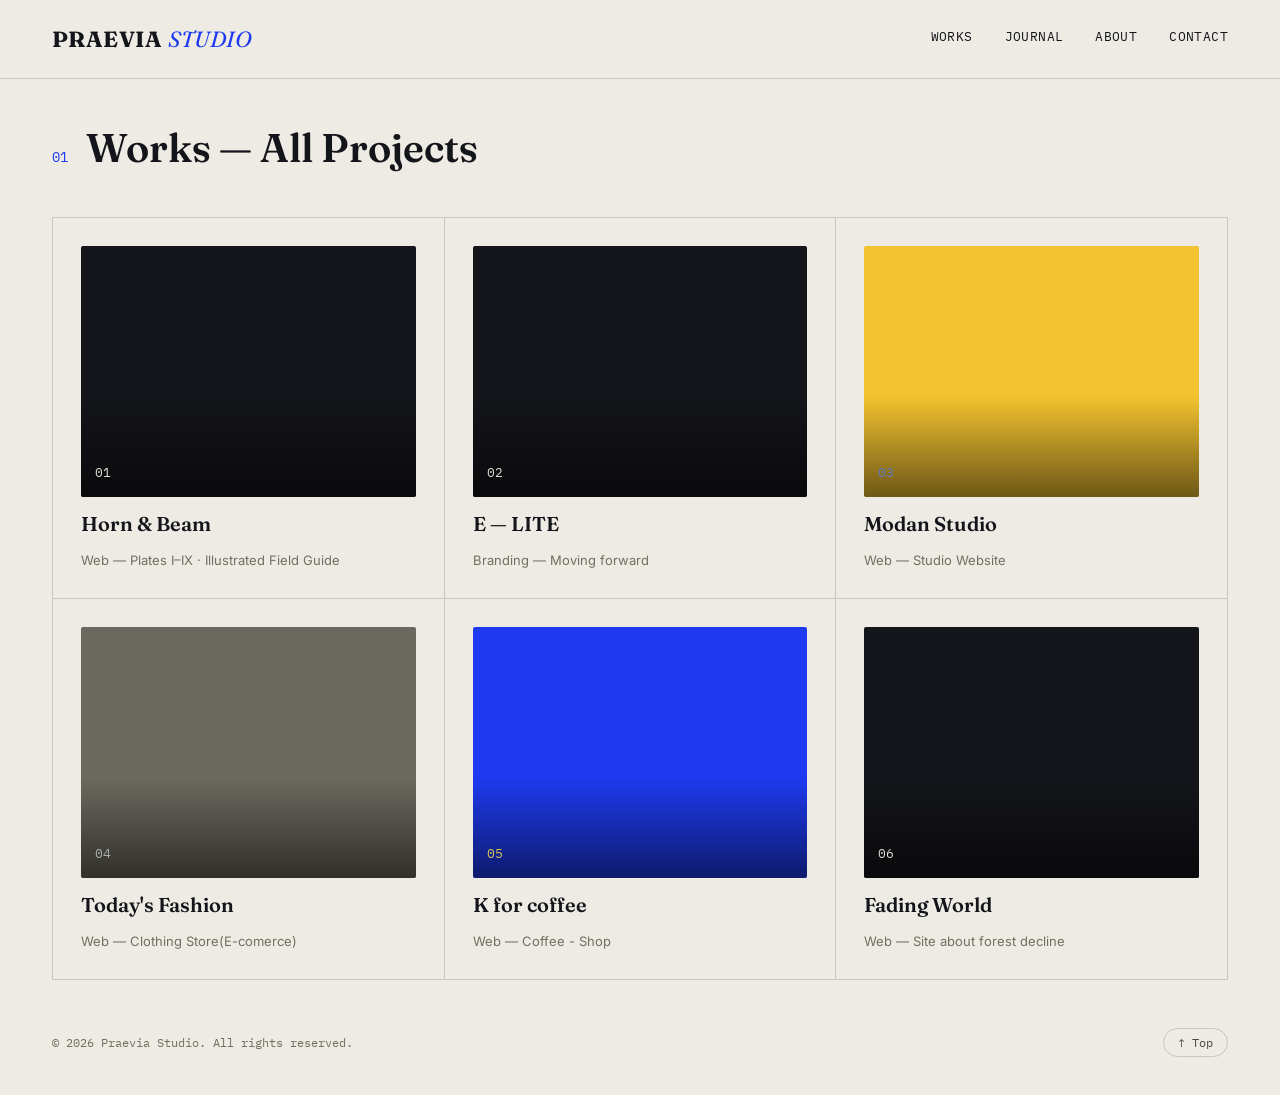
==== works/index.html @ 7b8f13a2 "works image" ====
<!doctype html>
<html lang="en">
  <head>
    <meta charset="UTF-8" />
    <meta name="viewport" content="width=device-width, initial-scale=1.0" />
    <title>Works — Praevia Studio</title>
    <meta
      name="description"
      content="Selected branding, web, film and editorial work from Praevia Studio."
    />

    <link rel="preconnect" href="https://fonts.googleapis.com" />
    <link rel="preconnect" href="https://fonts.gstatic.com" crossorigin />
    <link
      href="https://fonts.googleapis.com/css2?family=Fraunces:ital,opsz,wght@0,9..144,300..900;1,9..144,300..900&family=Inter:wght@400;500;600;700&family=IBM+Plex+Mono:wght@400;500&display=swap"
      rel="stylesheet"
    />

    <link rel="stylesheet" href="/style.css" />
  </head>
  <body>
    <a class="skip-link" href="#main">Skip to content</a>

    <header class="masthead" id="top">
      <div class="masthead__top container">
        <a href="/index.html" class="wordmark">PRAEVIA <span>STUDIO</span></a>
        <nav class="primary-nav" id="primary-nav" aria-label="Primary">
          <a href="/works/index.html">Works</a>
          <a href="/journal/index.html">Journal</a>
          <a href="/index.html#about">About</a>
          <a href="/index.html#contact">Contact</a>
        </nav>
        <button
          class="nav-toggle"
          id="navToggle"
          aria-label="Open menu"
          aria-expanded="false"
          aria-controls="primary-nav"
        >
          <span></span>
        </button>
      </div>
    </header>

    <main id="main" class="works container" style="padding-top: 3rem">
      <div class="section-head">
        <span class="section-num">01</span>
        <h2>Works — All Projects</h2>
      </div>

      <div class="works-grid" id="worksGrid">
        <!-- ADD NEW PROJECTS HERE (copy a card and update num/title/meta/href/plate color/category) -->

        <a
          class="work-card"
          data-category="branding"
          style="
            --plate: #14151a;
            --plate-image: url('works/Horn/Horn-and-Beam.jpeg');
          "
          href="Horn/index.html"
        >
          <div class="work-card__plate work-card__plate--photo">
            <span>01</span>
          </div>
          <h3>Horn &amp; Beam</h3>
          <p class="work-card__meta">
            Web — Plates I–IX · Illustrated Field Guide
          </p>
        </a>

        <a
          class="work-card"
          data-category="branding"
          style="
            --plate: #14151a;
            --plate-image: url('works/Horn/Horn-and-Beam.jpeg');
          "
          href="ELITE/index.html"
        >
          <div class="work-card__plate work-card__plate--photo">
            <span>02</span>
          </div>
          <h3>E — LITE</h3>
          <p class="work-card__meta">Branding — Moving forward</p>
        </a>

        <a
          class="work-card"
          data-category="web"
          style="
            --plate: #f2c230;
            --plate-image: url('works/Modan-studio/Modan-Studio.jpeg');
          "
          href="Modan-studio/Pixel.html"
        >
          <div class="work-card__plate work-card__plate--photo">
            <span>03</span>
          </div>
          <h3>Modan Studio</h3>
          <p class="work-card__meta">Web — Studio Website</p>
        </a>

        <a
          class="work-card"
          data-category="web"
          style="
            --plate: #6b695f;
            --plate-image: url('works/clothing-store/Selvedge.jpeg');
          "
          href="clothing-store/index.html"
        >
          <div class="work-card__plate work-card__plate--photo">
            <span>04</span>
          </div>
          <h3>Today's Fashion</h3>
          <p class="work-card__meta">Web — Clothing Store(E-comerce)</p>
        </a>

        <a
          class="work-card"
          data-category="web"
          style="
            --plate: #1e3af0;
            --plate-image: url('works/coffee-shop/Ember-Roasting.jpeg');
          "
          href="coffee-shop/index.html"
        >
          <div class="work-card__plate work-card__plate--photo">
            <span>05</span>
          </div>
          <h3>K for coffee</h3>
          <p class="work-card__meta">Web — Coffee - Shop</p>
        </a>

        <a
          class="work-card"
          data-category="web"
          style="
            --plate: #14151a;
            --plate-image: url('works/forest-decline/Canopy.jpeg');
          "
          href="forest-decline/index.html"
        >
          <div class="work-card__plate work-card__plate--photo">
            <span>06</span>
          </div>
          <h3>Fading World</h3>
          <p class="work-card__meta">Web — Site about forest decline</p>
        </a>
      </div>
    </main>

    <footer class="site-footer">
      <div class="container site-footer__row">
        <span
          >© <span id="year"></span> Praevia Studio. All rights reserved.</span
        >
        <button class="back-to-top" id="backToTop" aria-label="Back to top">
          ↑ Top
        </button>
      </div>
    </footer>

    <script src="/script.js"></script>
  </body>
</html>
---- style.css ----
/* =========================================================
   PRAEVIA STUDIO — design tokens
   ========================================================= */
:root {
  --paper: #edebe3;
  --paper-alt: #e3e0d3;
  --ink: #14151a;
  --ink-soft: #4a4940;
  --muted: #726f62;
  --cobalt: #1e3af0;
  --yellow: #f2c230;
  --line: #c9c6bb;

  --display: 'Fraunces', serif;
  --body: 'Inter', sans-serif;
  --mono: 'IBM Plex Mono', monospace;

  --container: 1240px;
  --rail-w: 132px;
  --radius: 2px;
}

*,
*::before,
*::after {
  box-sizing: border-box;
}

html {
  scroll-behavior: smooth;
}
@media (prefers-reduced-motion: reduce) {
  html {
    scroll-behavior: auto;
  }
  * {
    animation-duration: 0.001ms !important;
    animation-iteration-count: 1 !important;
    transition-duration: 0.001ms !important;
  }
}

body {
  margin: 0;
  background: var(--paper);
  color: var(--ink);
  font-family: var(--body);
  font-size: 16px;
  line-height: 1.55;
  -webkit-font-smoothing: antialiased;
}

.container {
  max-width: var(--container);
  margin: 0 auto;
  padding: 10px 32px;
}

h1,
h2,
h3 {
  font-family: var(--display);
  font-weight: 600;
  line-height: 1.05;
  margin: 0;
  color: var(--ink);
}

p {
  margin: 0 0 1em;
  color: var(--ink-soft);
}

a {
  color: inherit;
  text-decoration: none;
}

.skip-link {
  position: absolute;
  left: -999px;
  top: 0;
  background: var(--ink);
  color: var(--paper);
  padding: 10px 16px;
  z-index: 200;
  font-family: var(--mono);
  font-size: 13px;
}
.skip-link:focus {
  left: 16px;
  top: 16px;
}

:focus-visible {
  outline: 2px solid var(--cobalt);
  outline-offset: 3px;
}

/* =========================================================
   MASTHEAD
   ========================================================= */
.masthead {
  position: sticky;
  top: 0;
  z-index: 100;
  background: var(--paper);
  border-bottom: 1px solid var(--line);
}
.masthead__top {
  display: flex;
  align-items: center;
  justify-content: space-between;
  padding: 22px 32px;
}
.wordmark {
  font-family: var(--display);
  font-weight: 700;
  font-size: 22px;
  letter-spacing: 0.02em;
}
.wordmark span {
  font-style: italic;
  font-weight: 400;
  color: var(--cobalt);
}

.primary-nav {
  display: flex;
  gap: 32px;
  font-family: var(--mono);
  font-size: 13px;
  letter-spacing: 0.03em;
  text-transform: uppercase;
}
.primary-nav a {
  position: relative;
  padding-bottom: 4px;
}
.primary-nav a::after {
  content: '';
  position: absolute;
  left: 0;
  right: 0;
  bottom: 0;
  height: 1px;
  background: var(--cobalt);
  transform: scaleX(0);
  transform-origin: left;
  transition: transform 0.25s ease;
}
.primary-nav a:hover::after {
  transform: scaleX(1);
}

.nav-toggle {
  display: none;
  width: 32px;
  height: 24px;
  position: relative;
  background: none;
  border: none;
  cursor: pointer;
  padding: 0;
}
.nav-toggle span,
.nav-toggle span::before,
.nav-toggle span::after {
  content: '';
  position: absolute;
  left: 0;
  right: 0;
  height: 2px;
  background: var(--ink);
  transition:
    transform 0.2s ease,
    opacity 0.2s ease;
}
.nav-toggle span {
  top: 11px;
}
.nav-toggle span::before {
  top: -9px;
}
.nav-toggle span::after {
  top: 9px;
}
.nav-toggle[aria-expanded='true'] span {
  background: transparent;
}
.nav-toggle[aria-expanded='true'] span::before {
  transform: translateY(9px) rotate(45deg);
}
.nav-toggle[aria-expanded='true'] span::after {
  transform: translateY(-9px) rotate(-45deg);
}

/* ticker */
.ticker {
  overflow: hidden;
  border-top: 1px solid var(--line);
  background: var(--ink);
}
.ticker__track {
  display: inline-flex;
  white-space: nowrap;
  gap: 12px;
  font-family: var(--mono);
  font-size: 12px;
  letter-spacing: 0.04em;
  text-transform: uppercase;
  color: var(--paper);
  padding: 8px 0;
  animation: ticker 32s linear infinite;
}
.ticker:hover .ticker__track {
  animation-play-state: paused;
}
.ticker__track span {
  padding: 0 2px;
}
.ticker__track .dot {
  color: var(--yellow);
}
@keyframes ticker {
  from {
    transform: translateX(0);
  }
  to {
    transform: translateX(-50%);
  }
}
@media (prefers-reduced-motion: reduce) {
  .ticker__track {
    animation: none;
    overflow-x: auto;
  }
}

/* =========================================================
   INDEX RAIL — signature element
   ========================================================= */
.index-rail {
  position: fixed;
  left: 0;
  top: 50%;
  transform: translateY(-50%);
  z-index: 90;
  display: flex;
  flex-direction: column;
  border-right: 1px solid var(--line);
  background: var(--paper);
}
.index-rail__item {
  display: flex;
  flex-direction: column;
  align-items: flex-start;
  width: var(--rail-w);
  padding: 12px 18px;
  background: none;
  border: none;
  border-bottom: 1px solid var(--line);
  font-family: var(--mono);
  font-size: 12px;
  text-transform: uppercase;
  letter-spacing: 0.03em;
  color: var(--muted);
  cursor: pointer;
  text-align: left;
  transition:
    background 0.2s ease,
    color 0.2s ease;
}
.index-rail__item em {
  font-style: normal;
  font-size: 10px;
  color: var(--muted);
  margin-bottom: 2px;
}
.index-rail__item:hover {
  background: var(--paper-alt);
  color: var(--ink);
}
.index-rail__item.is-active {
  color: var(--paper);
  background: var(--ink);
}
.index-rail__item.is-active em {
  color: var(--yellow);
}

@media (max-width: 1024px) {
  .index-rail {
    display: none;
  }
}

/* =========================================================
   LAYOUT SPACING (offset main content for fixed rail)
   ========================================================= */
main {
  margin-left: var(--rail-w);
}
@media (max-width: 1024px) {
  main {
    margin-left: 0;
  }
}

section {
  padding: 96px 0;
  border-bottom: 1px solid var(--line);
}

.section-head {
  display: flex;
  align-items: baseline;
  gap: 18px;
  flex-wrap: wrap;
  margin-bottom: 48px;
}
.section-num {
  font-family: var(--mono);
  font-size: 14px;
  color: var(--cobalt);
}
.section-head h2 {
  font-size: clamp(28px, 4vw, 40px);
}

/* =========================================================
   FEATURED (cover story — sits between hero and works)
   ========================================================= */
.featured-post {
  display: grid;
  grid-template-columns: 1fr 1fr;
  gap: 48px;
  align-items: center;
}
.featured-post__media {
  display: block;
  aspect-ratio: 4/3;
  border-radius: var(--radius);
  background: var(--plate, var(--ink));
}
.featured-post__meta {
  display: flex;
  align-items: center;
  gap: 14px;
}
.featured-post__meta .journal-row__tag {
  justify-self: auto;
}
.featured-post__title {
  font-size: clamp(26px, 3vw, 38px);
  margin-top: 14px;
}
.featured-post__title a {
  background-image: linear-gradient(var(--cobalt), var(--cobalt));
  background-repeat: no-repeat;
  background-position: 0 100%;
  background-size: 0% 3px;
  transition: background-size 0.25s ease;
}
.featured-post__title a:hover {
  background-size: 100% 3px;
}
.featured-post__excerpt {
  font-size: 17px;
  max-width: 52ch;
  margin-top: 16px;
}
.featured-post__cta {
  display: inline-block;
  margin-top: 20px;
  font-family: var(--mono);
  font-size: 13px;
  text-transform: uppercase;
  letter-spacing: 0.05em;
  color: var(--cobalt);
}

@media (max-width: 768px) {
  .featured-post {
    grid-template-columns: 1fr;
  }
}

/* =========================================================
   HERO
   ========================================================= */
.hero {
  padding-top: 80px;
}
.eyebrow {
  font-family: var(--mono);
  font-size: 13px;
  text-transform: uppercase;
  letter-spacing: 0.05em;
  color: var(--cobalt);
  margin-bottom: 20px;
}
.hero__title {
  font-size: clamp(44px, 7vw, 88px);
  font-weight: 600;
  max-width: 16ch;
}
.hero__lede {
  font-size: 19px;
  max-width: 56ch;
  margin-top: 28px;
}
.hero__meta {
  display: grid;
  grid-template-columns: repeat(4, 1fr);
  gap: 24px;
  margin: 56px 0 0;
  padding-top: 28px;
  border-top: 1px solid var(--line);
}
.hero__meta div {
  display: flex;
  flex-direction: column;
  gap: 4px;
}
.hero__meta dt {
  font-family: var(--mono);
  font-size: 12px;
  text-transform: uppercase;
  color: var(--muted);
}
.hero__meta dd {
  margin: 0;
  font-weight: 500;
}

@media (max-width: 768px) {
  .hero__meta {
    grid-template-columns: repeat(2, 1fr);
  }
}

/* =========================================================
   WORKS
   ========================================================= */
.filters {
  display: flex;
  gap: 8px;
  margin-left: auto;
  flex-wrap: wrap;
}
.filter-btn {
  font-family: var(--mono);
  font-size: 12px;
  text-transform: uppercase;
  letter-spacing: 0.03em;
  background: none;
  border: 1px solid var(--line);
  border-radius: 20px;
  padding: 6px 14px;
  cursor: pointer;
  color: var(--ink-soft);
  transition:
    background 0.2s ease,
    color 0.2s ease,
    border-color 0.2s ease;
}
.filter-btn:hover {
  border-color: var(--ink);
}
.filter-btn.is-active {
  background: var(--ink);
  color: var(--paper);
  border-color: var(--ink);
}

.works-grid {
  display: grid;
  grid-template-columns: repeat(3, 1fr);
  gap: 1px;
  background: var(--line);
  border: 1px solid var(--line);
}
.work-card {
  background: var(--paper);
  padding: 28px;
  display: flex;
  flex-direction: column;
  gap: 16px;
  transition: transform 0.2s ease;
}
.work-card:not(.ad-slot):hover {
  transform: translateY(-4px);
}
.work-card.is-hidden {
  display: none;
}

.work-card__plate {
  aspect-ratio: 4/3;
  border-radius: var(--radius);
  background: var(--plate, var(--ink));
  display: flex;
  align-items: flex-end;
  padding: 14px;
  position: relative;
  overflow: hidden;
}
.work-card__plate span {
  font-family: var(--mono);
  color: var(--paper);
  font-size: 13px;
  mix-blend-mode: difference;
  position: relative;
  z-index: 1;
}

/* --- image-backed plates: full-page screenshot, slow auto-pan --- */
.work-card__plate--photo {
  background-image: var(--plate-image);
  background-repeat: no-repeat;
  background-size: 100% auto; /* fit width, keep the tall screenshot's natural height */
  background-position: 50% 0%;
  animation: platePan 16s ease-in-out infinite;
}
.work-card__plate--photo::after {
  content: '';
  position: absolute;
  inset: 0;
  background: linear-gradient(
    to top,
    rgba(0, 0, 0, 0.55),
    rgba(0, 0, 0, 0) 40%
  );
  pointer-events: none;
}

.work-card h3 {
  font-size: 20px;
}
.work-card__meta {
  font-size: 13px;
  color: var(--muted);
  margin: 0;
}

@media (max-width: 900px) {
  .works-grid {
    grid-template-columns: repeat(2, 1fr);
  }
}
@media (max-width: 560px) {
  .works-grid {
    grid-template-columns: 1fr;
  }
}

/* =========================================================
   AD SLOTS
   ========================================================= */
.ad-slot {
  display: none;
  position: relative;
  display: flex;
  flex-direction: column;
  align-items: center;
  justify-content: center;
  gap: 8px;
  border: 1px dashed var(--line);
  background: var(--paper-alt);
  min-height: 220px;
}
.ad-slot__label {
  display: none;
  position: absolute;
  top: 10px;
  left: 10px;
  font-family: var(--mono);
  font-size: 10px;
  text-transform: uppercase;
  letter-spacing: 0.05em;
  color: var(--muted);
}
.ad-slot__placeholder {
  display: none;
  font-family: var(--mono);
  font-size: 13px;
  color: var(--muted);
}
.ad-slot--banner {
  display: none;
  margin: 0 auto 64px;
  min-height: 120px;
  border: 1px dashed var(--line);
  background: var(--paper-alt);
}

/* =========================================================
   JOURNAL
   ========================================================= */
.journal-list {
  display: flex;
  flex-direction: column;
}
.journal-row {
  display: grid;
  grid-template-columns: 120px 1fr 100px;
  align-items: start;
  gap: 24px;
  padding: 28px 0;
  border-top: 1px solid var(--line);
}
.journal-list .journal-row:last-child {
  border-bottom: 1px solid var(--line);
}
.journal-row__date {
  font-family: var(--mono);
  font-size: 12px;
  color: var(--muted);
  padding-top: 6px;
}
.journal-row__title {
  font-size: 24px;
}
.journal-row__title a {
  background-image: linear-gradient(var(--cobalt), var(--cobalt));
  background-repeat: no-repeat;
  background-position: 0 100%;
  background-size: 0% 2px;
  transition: background-size 0.25s ease;
}
.journal-row__title a:hover {
  background-size: 100% 2px;
}
.journal-row__excerpt {
  font-size: 15px;
  margin: 10px 0 0;
  max-width: 60ch;
}
.journal-row__tag {
  justify-self: end;
  font-family: var(--mono);
  font-size: 11px;
  text-transform: uppercase;
  color: var(--cobalt);
  border: 1px solid var(--cobalt);
  border-radius: 20px;
  padding: 4px 10px;
  height: fit-content;
}

.journal-row.ad-slot {
  grid-template-columns: 1fr;
  border-top: 1px solid var(--line);
  min-height: 140px;
}

@media (max-width: 700px) {
  .journal-row {
    grid-template-columns: 1fr;
    gap: 8px;
  }
  .journal-row__tag {
    justify-self: start;
  }
}

/* =========================================================
   ABOUT
   ========================================================= */
.about__grid {
  display: grid;
  grid-template-columns: 1.4fr 1fr;
  gap: 64px;
}
.about__bio p {
  font-size: 17px;
}
.about__bio em {
  font-style: italic;
  color: var(--ink);
}

.colophon div {
  padding: 16px 0;
  border-top: 1px solid var(--line);
}
.colophon div:last-child {
  border-bottom: 1px solid var(--line);
}
.colophon dt {
  font-family: var(--mono);
  font-size: 11px;
  text-transform: uppercase;
  color: var(--muted);
  margin-bottom: 6px;
}
.colophon dd {
  margin: 0;
  font-weight: 500;
}

@media (max-width: 800px) {
  .about__grid {
    grid-template-columns: 1fr;
  }
}

/* =========================================================
   CONTACT
   ========================================================= */
.contact__grid {
  display: grid;
  grid-template-columns: 1.3fr 1fr;
  gap: 64px;
  align-items: start;
}
.contact__email {
  font-family: var(--display);
  font-style: italic;
  font-size: clamp(28px, 4vw, 44px);
  color: var(--cobalt);
  display: inline-block;
}
.contact__note {
  margin-top: 16px;
  max-width: 44ch;
}
.contact__social {
  list-style: none;
  margin: 28px 0 0;
  padding: 0;
  display: flex;
  gap: 20px;
  flex-wrap: wrap;
  font-family: var(--mono);
  font-size: 13px;
  text-transform: uppercase;
}
.contact__social a {
  border-bottom: 1px solid var(--line);
  padding-bottom: 2px;
}
.contact__social a:hover {
  border-color: var(--ink);
}

.newsletter label {
  display: block;
  font-size: 14px;
  color: var(--ink-soft);
  margin-bottom: 12px;
}
.newsletter__row {
  display: flex;
  gap: 0;
}
.newsletter__row input {
  flex: 1;
  padding: 14px 16px;
  border: 1px solid var(--ink);
  border-right: none;
  font-family: var(--body);
  font-size: 14px;
  background: var(--paper);
  color: var(--ink);
  border-radius: 0;
}
.newsletter__row input:focus {
  outline: none;
}
.newsletter__row button {
  padding: 14px 20px;
  background: var(--ink);
  color: var(--paper);
  border: 1px solid var(--ink);
  font-family: var(--mono);
  font-size: 12px;
  text-transform: uppercase;
  letter-spacing: 0.03em;
  cursor: pointer;
}
.newsletter__row button:hover {
  background: var(--cobalt);
  border-color: var(--cobalt);
}
.newsletter__msg {
  margin: 12px 0 0;
  font-size: 13px;
  color: var(--cobalt);
  min-height: 1em;
}

@media (max-width: 800px) {
  .contact__grid {
    grid-template-columns: 1fr;
  }
}

/* =========================================================
   FOOTER
   ========================================================= */
.site-footer {
  padding: 28px 0;
}
.site-footer__row {
  display: flex;
  align-items: center;
  justify-content: space-between;
  font-family: var(--mono);
  font-size: 12px;
  color: var(--muted);
}
.back-to-top {
  background: none;
  border: 1px solid var(--line);
  border-radius: 20px;
  padding: 6px 14px;
  cursor: pointer;
  font-family: var(--mono);
  font-size: 12px;
  color: var(--ink-soft);
}
.back-to-top:hover {
  border-color: var(--ink);
  color: var(--ink);
}

/* =========================================================
   MOBILE NAV
   ========================================================= */
@media (max-width: 768px) {
  .nav-toggle {
    display: block;
  }
  .primary-nav {
    position: fixed;
    inset: 0 0 0 auto;
    top: 0;
    width: min(320px, 80vw);
    height: 100vh;
    background: var(--ink);
    color: var(--paper);
    flex-direction: column;
    gap: 0;
    padding: 100px 32px;
    transform: translateX(100%);
    transition: transform 0.3s ease;
    font-size: 20px;
  }
  .primary-nav.is-open {
    transform: translateX(0);
  }
  .primary-nav a {
    padding: 16px 0;
    border-bottom: 1px solid rgba(237, 235, 227, 0.15);
  }
  .masthead__top {
    padding: 18px 20px;
  }
  .container {
    padding: 0 20px;
  }
  section {
    padding: 64px 0;
  }
}

/* ================ LOGO =================== */
.logo {
  line-height: 0.8;
  padding-bottom: 10px;
  height: 64px;
  width: 64px;
}
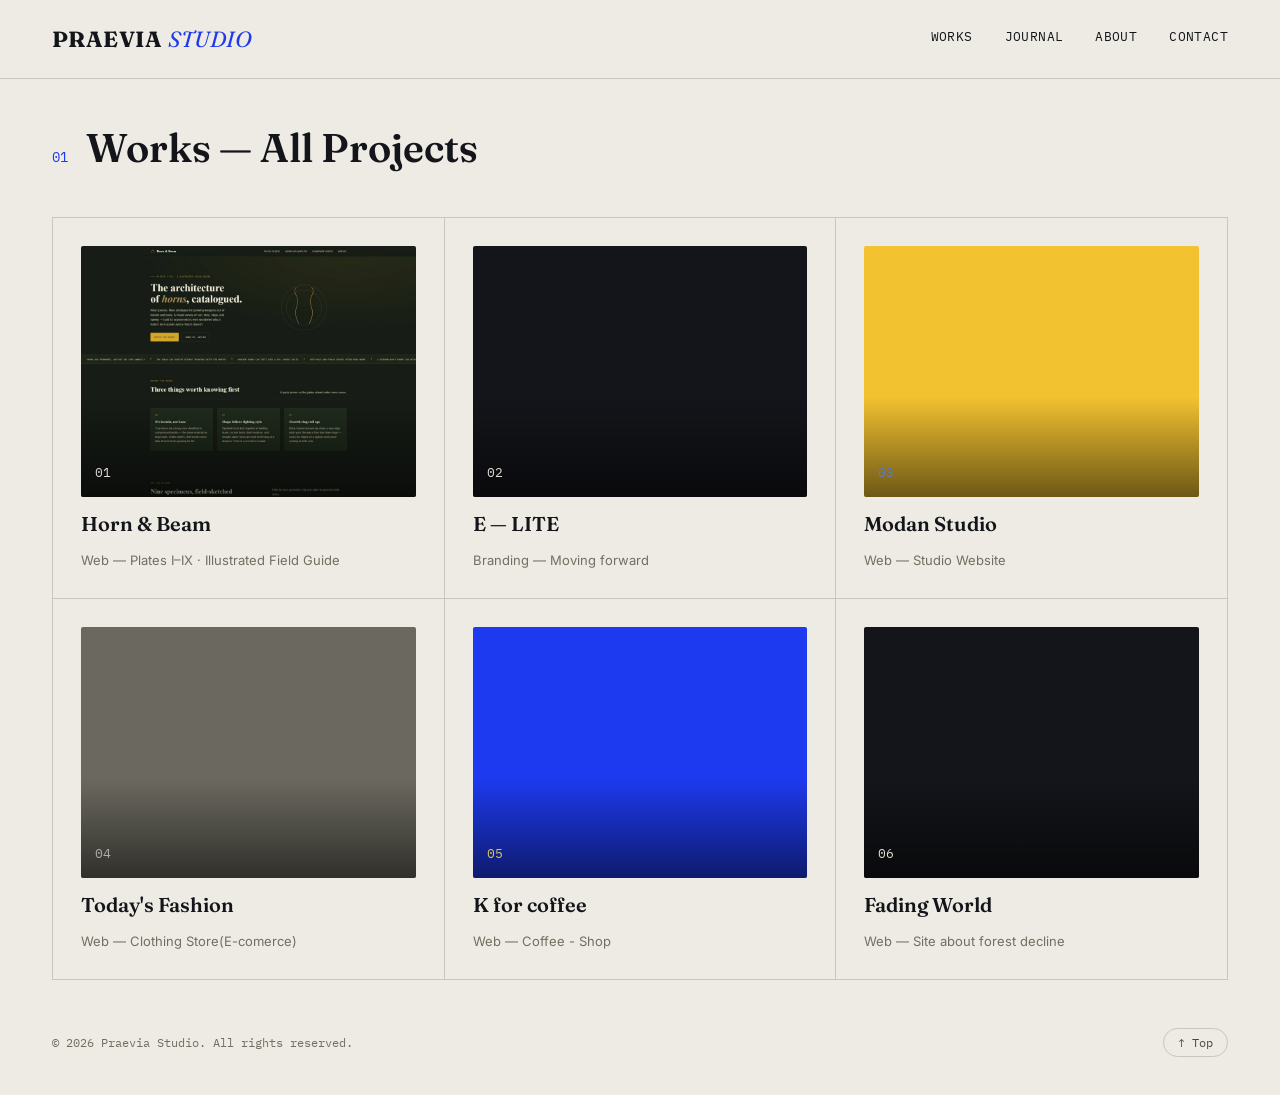
==== commit 356c9d02: "work-index" ====
--- a/works/index.html
+++ b/works/index.html
@@ -54,11 +54,8 @@
         <a
           class="work-card"
           data-category="branding"
-          style="
-            --plate: #14151a;
-            --plate-image: url('works/Horn/Horn-and-Beam.jpeg');
-          "
-          href="Horn/index.html"
+          style="--plate: #14151a; --plate-image: url('/works/horn/horn.jpeg')"
+          href="/works/horn/index.html"
         >
           <div class="work-card__plate work-card__plate--photo">
             <span>01</span>
@@ -74,9 +71,9 @@
           data-category="branding"
           style="
             --plate: #14151a;
-            --plate-image: url('works/Horn/Horn-and-Beam.jpeg');
+            --plate-image: url('/works/elite/elite.jpeg');
           "
-          href="ELITE/index.html"
+          href="/works/elite/index.html"
         >
           <div class="work-card__plate work-card__plate--photo">
             <span>02</span>
@@ -90,9 +87,9 @@
           data-category="web"
           style="
             --plate: #f2c230;
-            --plate-image: url('works/Modan-studio/Modan-Studio.jpeg');
+            --plate-image: url('/works/modan-studio/modan-studio.jpeg');
           "
-          href="Modan-studio/Pixel.html"
+          href="/works/modan-studio/index.html"
         >
           <div class="work-card__plate work-card__plate--photo">
             <span>03</span>
@@ -106,9 +103,9 @@
           data-category="web"
           style="
             --plate: #6b695f;
-            --plate-image: url('works/clothing-store/Selvedge.jpeg');
+            --plate-image: url('/works/clothing-store/Selvedge.jpeg');
           "
-          href="clothing-store/index.html"
+          href="/works/clothing-store/index.html"
         >
           <div class="work-card__plate work-card__plate--photo">
             <span>04</span>
@@ -122,9 +119,9 @@
           data-category="web"
           style="
             --plate: #1e3af0;
-            --plate-image: url('works/coffee-shop/Ember-Roasting.jpeg');
+            --plate-image: url('/works/coffee-shop/Ember-Roasting.jpeg');
           "
-          href="coffee-shop/index.html"
+          href="/works/coffee-shop/index.html"
         >
           <div class="work-card__plate work-card__plate--photo">
             <span>05</span>
@@ -138,9 +135,9 @@
           data-category="web"
           style="
             --plate: #14151a;
-            --plate-image: url('works/forest-decline/Canopy.jpeg');
+            --plate-image: url('/works/forest-decline/Canopy.jpeg');
           "
-          href="forest-decline/index.html"
+          href="/works/forest-decline/index.html"
         >
           <div class="work-card__plate work-card__plate--photo">
             <span>06</span>
--- a/style.css
+++ b/style.css
@@ -499,7 +499,7 @@
 .work-card__plate {
   aspect-ratio: 4/3;
   border-radius: var(--radius);
-  background: var(--plate, var(--ink));
+  background-color: var(--plate, var(--ink));
   display: flex;
   align-items: flex-end;
   padding: 14px;
@@ -522,6 +522,15 @@
   background-size: 100% auto; /* fit width, keep the tall screenshot's natural height */
   background-position: 50% 0%;
   animation: platePan 16s ease-in-out infinite;
+}
+@keyframes platePan {
+  0%,
+  100% {
+    background-position: 50% 0%;
+  }
+  50% {
+    background-position: 50% 100%;
+  }
 }
 .work-card__plate--photo::after {
   content: '';
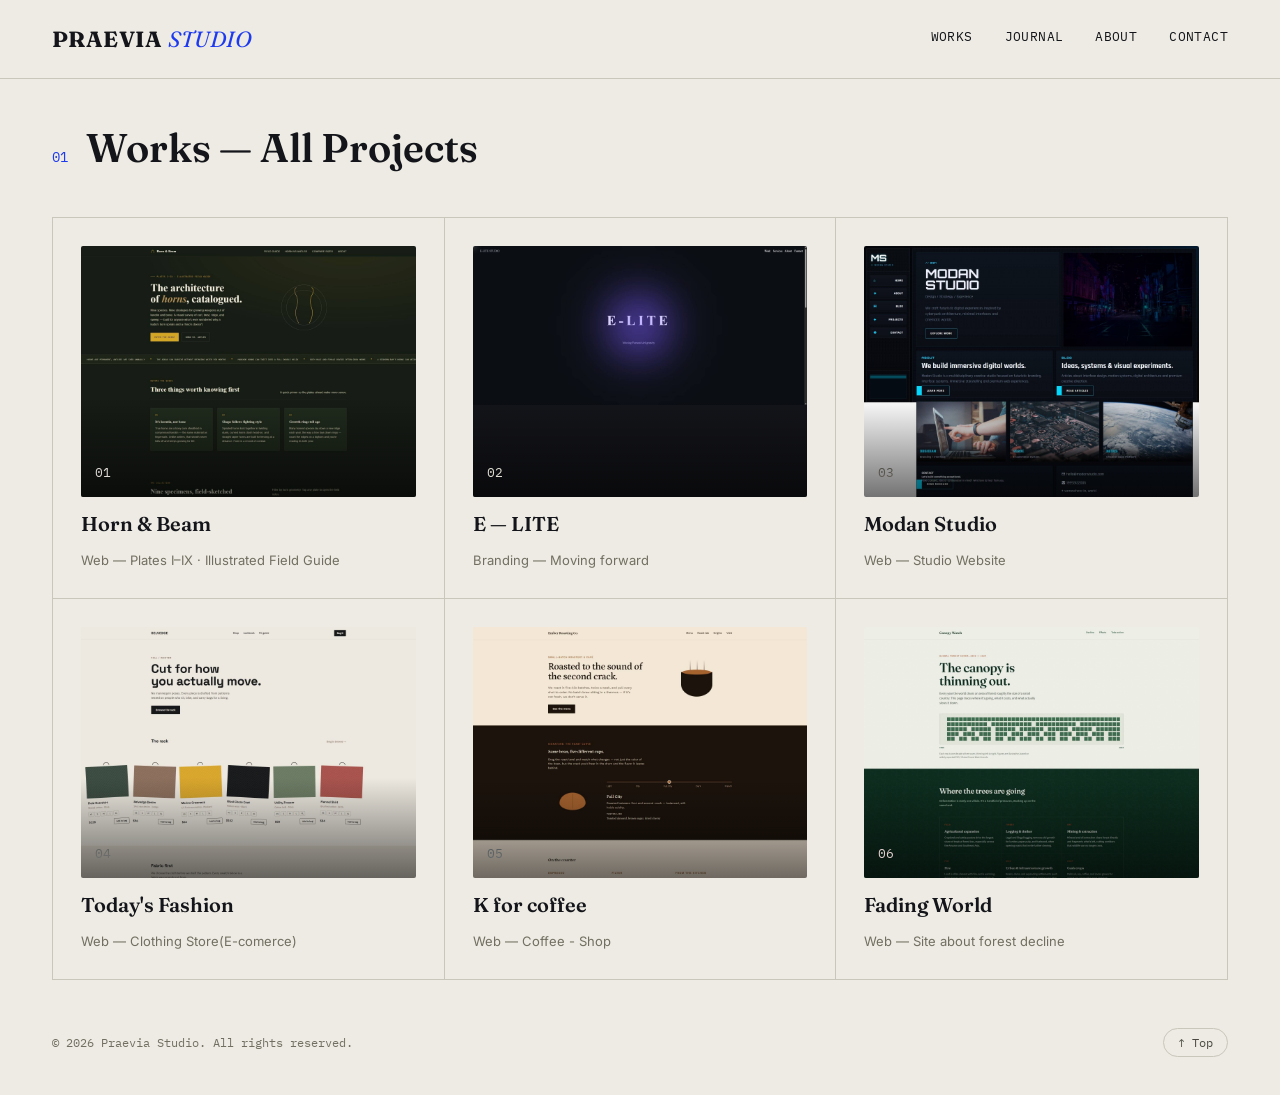
==== commit 803ec8be: "work-index.01" ====
--- a/works/index.html
+++ b/works/index.html
@@ -71,9 +71,9 @@
           data-category="branding"
           style="
             --plate: #14151a;
-            --plate-image: url('/works/elite/elite.jpeg');
+            --plate-image: url('/works/e-lite/e-light.jpeg');
           "
-          href="/works/elite/index.html"
+          href="/works/e-lite/index.html"
         >
           <div class="work-card__plate work-card__plate--photo">
             <span>02</span>
@@ -87,7 +87,7 @@
           data-category="web"
           style="
             --plate: #f2c230;
-            --plate-image: url('/works/modan-studio/modan-studio.jpeg');
+            --plate-image: url('/works/modan-studio/modanstudio.jpeg');
           "
           href="/works/modan-studio/index.html"
         >
@@ -103,7 +103,7 @@
           data-category="web"
           style="
             --plate: #6b695f;
-            --plate-image: url('/works/clothing-store/Selvedge.jpeg');
+            --plate-image: url('/works/clothing-store/selvege.jpeg');
           "
           href="/works/clothing-store/index.html"
         >
@@ -119,7 +119,7 @@
           data-category="web"
           style="
             --plate: #1e3af0;
-            --plate-image: url('/works/coffee-shop/Ember-Roasting.jpeg');
+            --plate-image: url('/works/coffee-shop/coffee-store.jpeg');
           "
           href="/works/coffee-shop/index.html"
         >
@@ -135,7 +135,7 @@
           data-category="web"
           style="
             --plate: #14151a;
-            --plate-image: url('/works/forest-decline/Canopy.jpeg');
+            --plate-image: url('/works/forest-decline/canopy.jpeg');
           "
           href="/works/forest-decline/index.html"
         >
